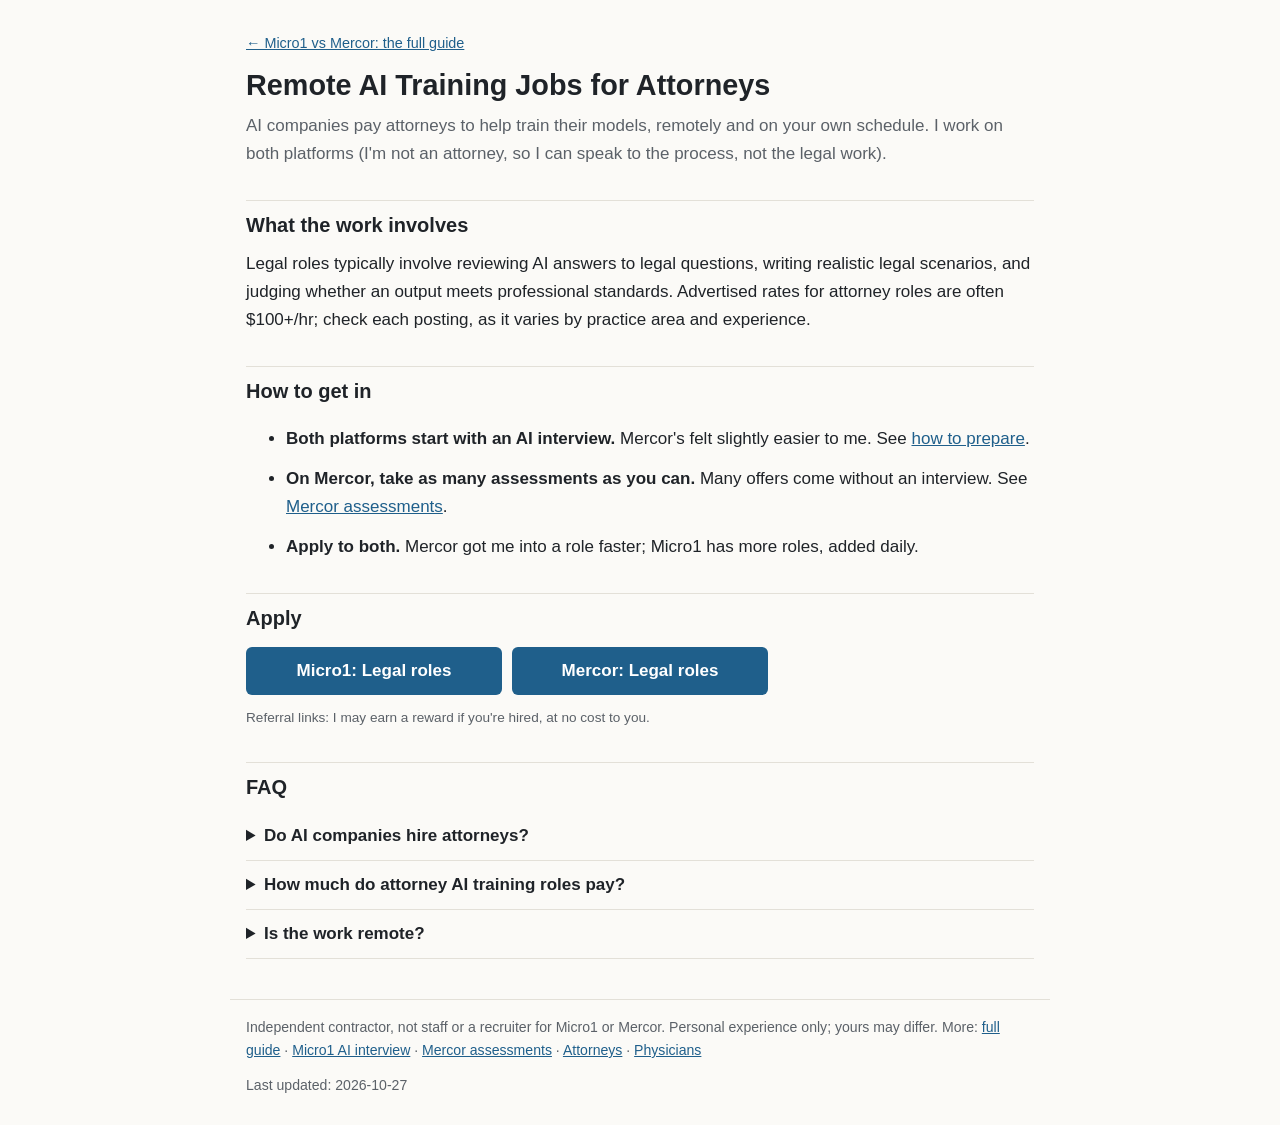
==== attorneys/index.html @ 5a65016e "Topic pages: Micro1 AI interview, Mercor assessments, attorneys, physicians; sitemap lists all pages" ====
<!doctype html>
<html lang="en">
<head>
<meta charset="utf-8">
<meta name="viewport" content="width=device-width, initial-scale=1">
<title>Remote AI Training Jobs for Attorneys: Micro1 and Mercor</title>
<meta name="description" content="Remote, flexible AI training work for attorneys on Micro1 and Mercor: what the work involves, how to get in, and direct links to open legal roles.">
<link rel="canonical" href="https://usefultools-dev.github.io/ai-training-guide/attorneys/">
<meta property="og:type" content="article">
<meta property="og:title" content="Remote AI Training Jobs for Attorneys: Micro1 and Mercor">
<meta property="og:description" content="Remote, flexible AI training work for attorneys on Micro1 and Mercor: what the work involves, how to get in, and direct links to open legal roles.">
<meta property="og:url" content="https://usefultools-dev.github.io/ai-training-guide/attorneys/">
<link rel="stylesheet" href="../topic.css">
<script type="application/ld+json">{"@context": "https://schema.org", "@type": "FAQPage", "mainEntity": [{"@type": "Question", "name": "Do AI companies hire attorneys?", "acceptedAnswer": {"@type": "Answer", "text": "Yes. Both Micro1 and Mercor list legal roles for attorneys to help train and evaluate AI models."}}, {"@type": "Question", "name": "How much do attorney AI training roles pay?", "acceptedAnswer": {"@type": "Answer", "text": "Advertised rates are often $100+/hr. Check each posting; it varies by practice area and experience."}}, {"@type": "Question", "name": "Is the work remote?", "acceptedAnswer": {"@type": "Answer", "text": "Yes, it's remote contract work with a flexible schedule."}}]}</script>
</head>
<body>
<header>
  <p class="crumb"><a href="../">← Micro1 vs Mercor: the full guide</a></p>
  <h1>Remote AI Training Jobs for Attorneys</h1>
  <p class="lede">AI companies pay attorneys to help train their models, remotely and on your own schedule. I work on both platforms (I'm not an attorney, so I can speak to the process, not the legal work).</p>
</header>
<main>
<h2>What the work involves</h2>
  <p>Legal roles typically involve reviewing AI answers to legal questions, writing realistic legal scenarios, and judging whether an output meets professional standards. Advertised rates for attorney roles are often $100+/hr; check each posting, as it varies by practice area and experience.</p>
<h2>How to get in</h2>
  <ul>
    <li><strong>Both platforms start with an AI interview.</strong> Mercor's felt slightly easier to me. See <a href="../micro1-ai-interview/">how to prepare</a>.</li>
    <li><strong>On Mercor, take as many assessments as you can.</strong> Many offers come without an interview. See <a href="../mercor-assessments/">Mercor assessments</a>.</li>
    <li><strong>Apply to both.</strong> Mercor got me into a role faster; Micro1 has more roles, added daily.</li>
  </ul>
<h2>Apply</h2>
  <div class="links">
    <a class="btn" href="https://refer.micro1.ai/referral/jobs?referralCode=49558a65-b79b-4bf0-9f4e-c30c4fa35e7d&linkId=f8b5477c-1e69-4b34-91a7-4da5cf8b8b73&utm_source=referral&utm_medium=share&utm_campaign=job_referral" rel="sponsored noopener" target="_blank">Micro1: Legal roles</a>
    <a class="btn" href="https://t.mercor.com/VKFU0" rel="sponsored noopener" target="_blank">Mercor: Legal roles</a>
  </div>
  <p class="note">Referral links: I may earn a reward if you're hired, at no cost to you.</p>

<h2>FAQ</h2>
  <details>
    <summary>Do AI companies hire attorneys?</summary>
    <p>Yes. Both Micro1 and Mercor list legal roles for attorneys to help train and evaluate AI models.</p>
  </details>
  <details>
    <summary>How much do attorney AI training roles pay?</summary>
    <p>Advertised rates are often $100+/hr. Check each posting; it varies by practice area and experience.</p>
  </details>
  <details>
    <summary>Is the work remote?</summary>
    <p>Yes, it's remote contract work with a flexible schedule.</p>
  </details>
</main>
<footer>
  <p>Independent contractor, not staff or a recruiter for Micro1 or Mercor. Personal experience only; yours may differ. More: <a href="../">full guide</a> · <a href="../micro1-ai-interview/">Micro1 AI interview</a> · <a href="../mercor-assessments/">Mercor assessments</a> · <a href="../attorneys/">Attorneys</a> · <a href="../physicians/">Physicians</a></p>
  <p>Last updated: 2026-10-27</p>
</footer>
</body>
</html>
---- topic.css ----
:root{--bg:#fbfaf7;--text:#1f2328;--muted:#5b6168;--line:#e3e0d8;--card:#fff;--accent:#1f5f8b;--accent-text:#fff}
@media (prefers-color-scheme:dark){:root{--bg:#15171a;--text:#e8e6e1;--muted:#a3a8ae;--line:#2c3036;--card:#1c1f23;--accent:#6fb0dc;--accent-text:#0d1114}}
*{box-sizing:border-box}body{margin:0;background:var(--bg);color:var(--text);font:17px/1.65 -apple-system,BlinkMacSystemFont,"Segoe UI",Roboto,Helvetica,Arial,sans-serif}
header,main,footer{max-width:820px;margin:0 auto;padding:0 16px}header{padding-top:32px}
h1{font-size:1.8rem;line-height:1.25;margin:8px 0}h2{font-size:1.25rem;margin:32px 0 8px;padding-top:8px;border-top:1px solid var(--line)}
p,li{margin:0 0 12px}.lede{color:var(--muted)}a{color:var(--accent)}.crumb{font-size:.9rem}
.links{display:grid;gap:10px;grid-template-columns:repeat(auto-fill,minmax(220px,1fr));margin:12px 0}
.btn{display:block;text-align:center;background:var(--accent);color:var(--accent-text);text-decoration:none;font-weight:600;padding:10px 12px;border-radius:6px}
.note{font-size:.85rem;color:var(--muted)}details{border-bottom:1px solid var(--line);padding:10px 0}summary{cursor:pointer;font-weight:600}
footer{margin-top:40px;padding:16px;font-size:.88rem;color:var(--muted);border-top:1px solid var(--line)}
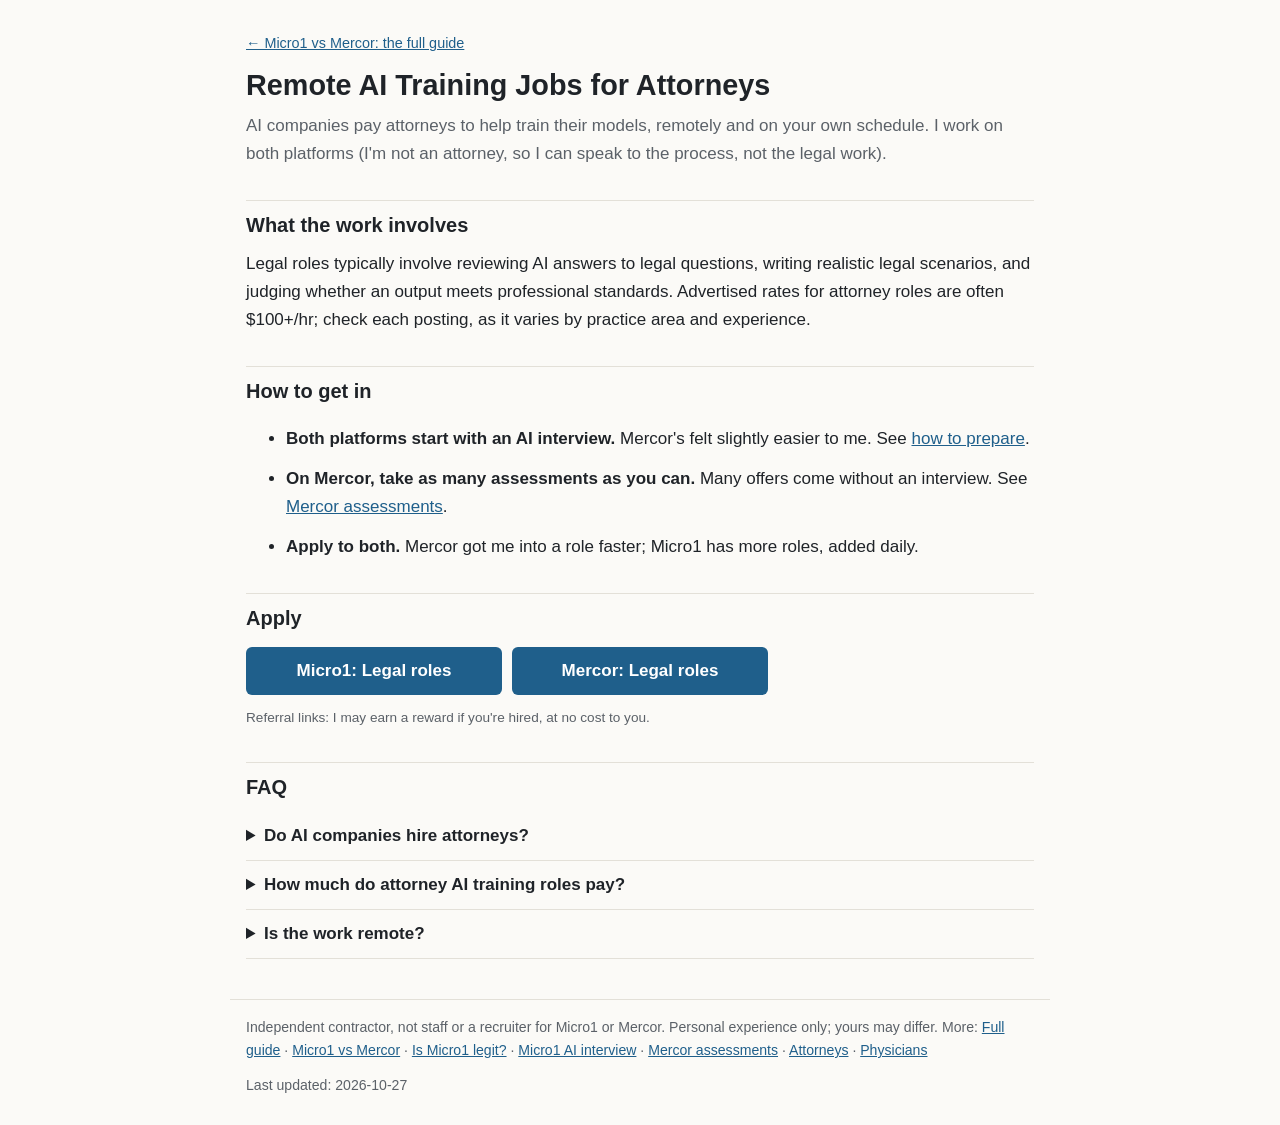
==== commit 59511ce8: "Add 'Is Micro1 legit?' and 'Micro1 vs Mercor' pages; nav across all pages" ====
--- a/attorneys/index.html
+++ b/attorneys/index.html
@@ -50,7 +50,7 @@
   </details>
 </main>
 <footer>
-  <p>Independent contractor, not staff or a recruiter for Micro1 or Mercor. Personal experience only; yours may differ. More: <a href="../">full guide</a> · <a href="../micro1-ai-interview/">Micro1 AI interview</a> · <a href="../mercor-assessments/">Mercor assessments</a> · <a href="../attorneys/">Attorneys</a> · <a href="../physicians/">Physicians</a></p>
+  <p>Independent contractor, not staff or a recruiter for Micro1 or Mercor. Personal experience only; yours may differ. More: <a href="../">Full guide</a> · <a href="../micro1-vs-mercor/">Micro1 vs Mercor</a> · <a href="../is-micro1-legit/">Is Micro1 legit?</a> · <a href="../micro1-ai-interview/">Micro1 AI interview</a> · <a href="../mercor-assessments/">Mercor assessments</a> · <a href="../attorneys/">Attorneys</a> · <a href="../physicians/">Physicians</a></p>
   <p>Last updated: 2026-10-27</p>
 </footer>
 </body>
